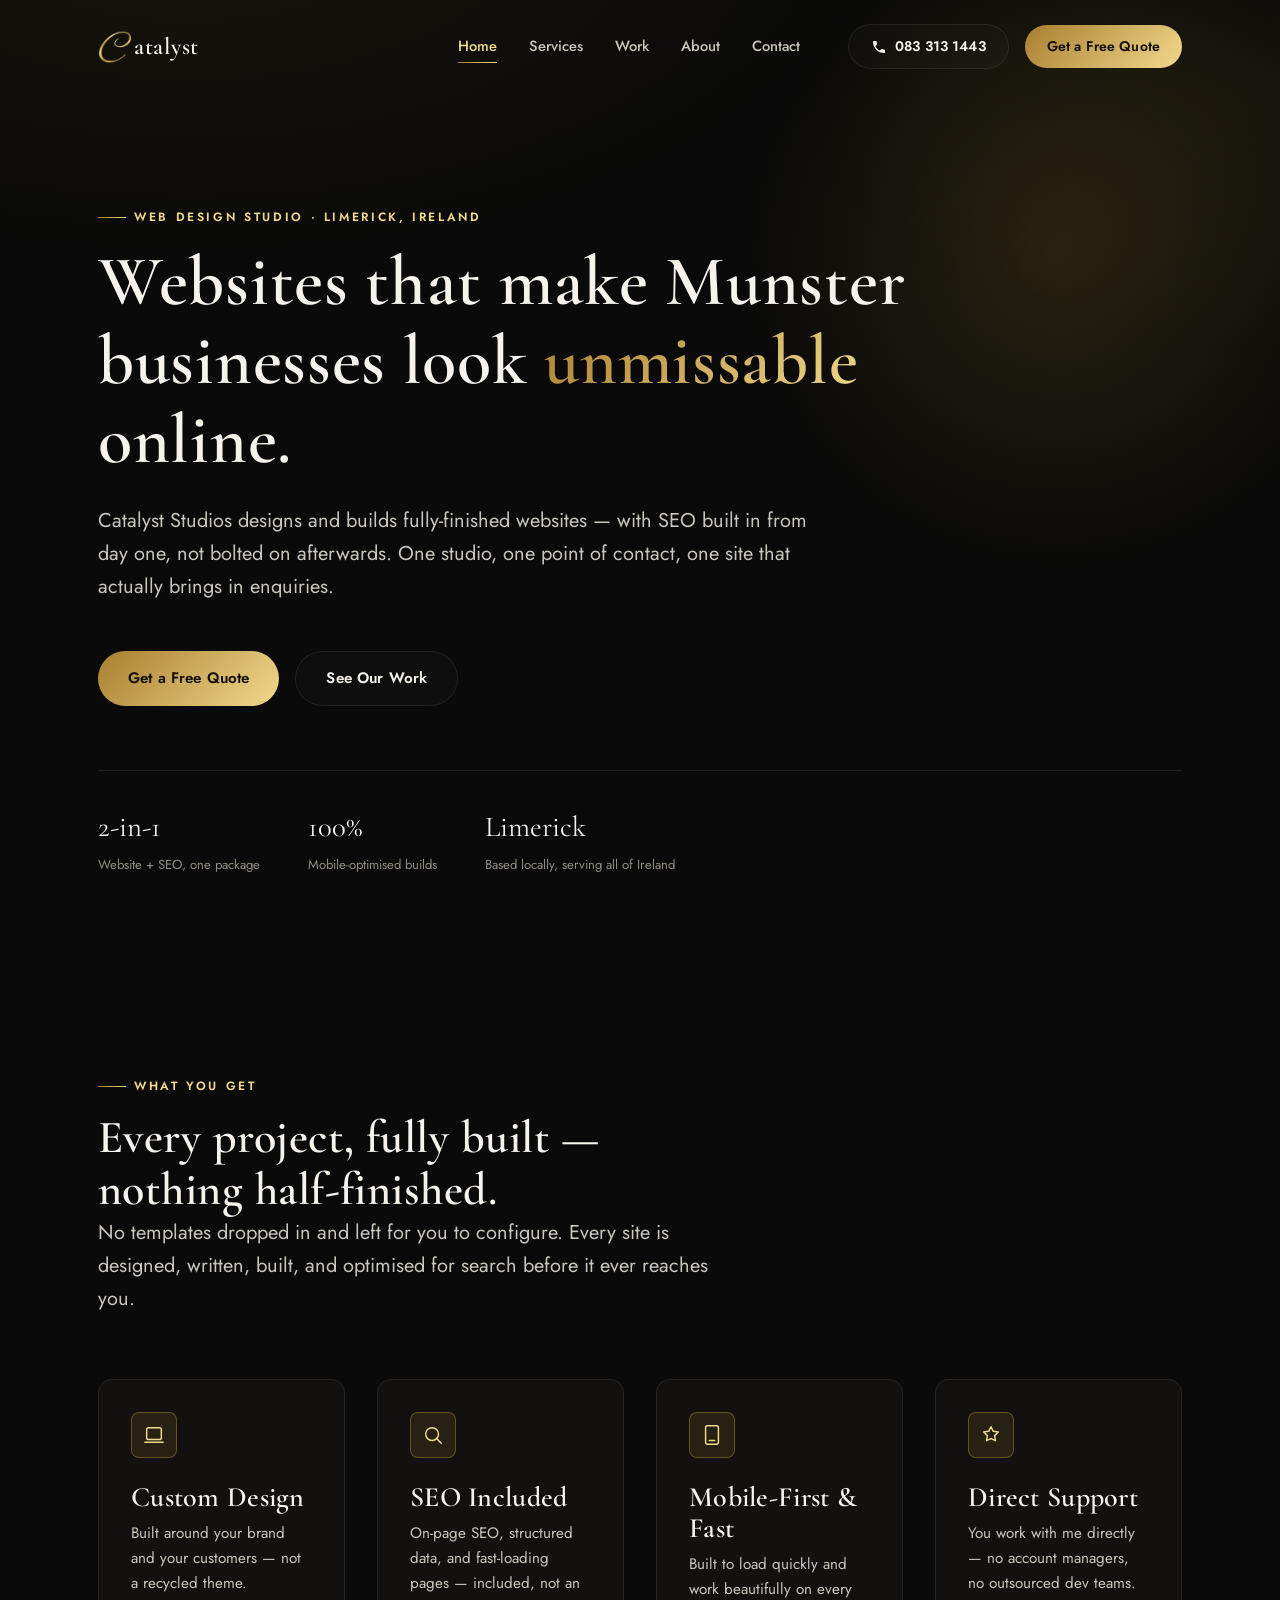
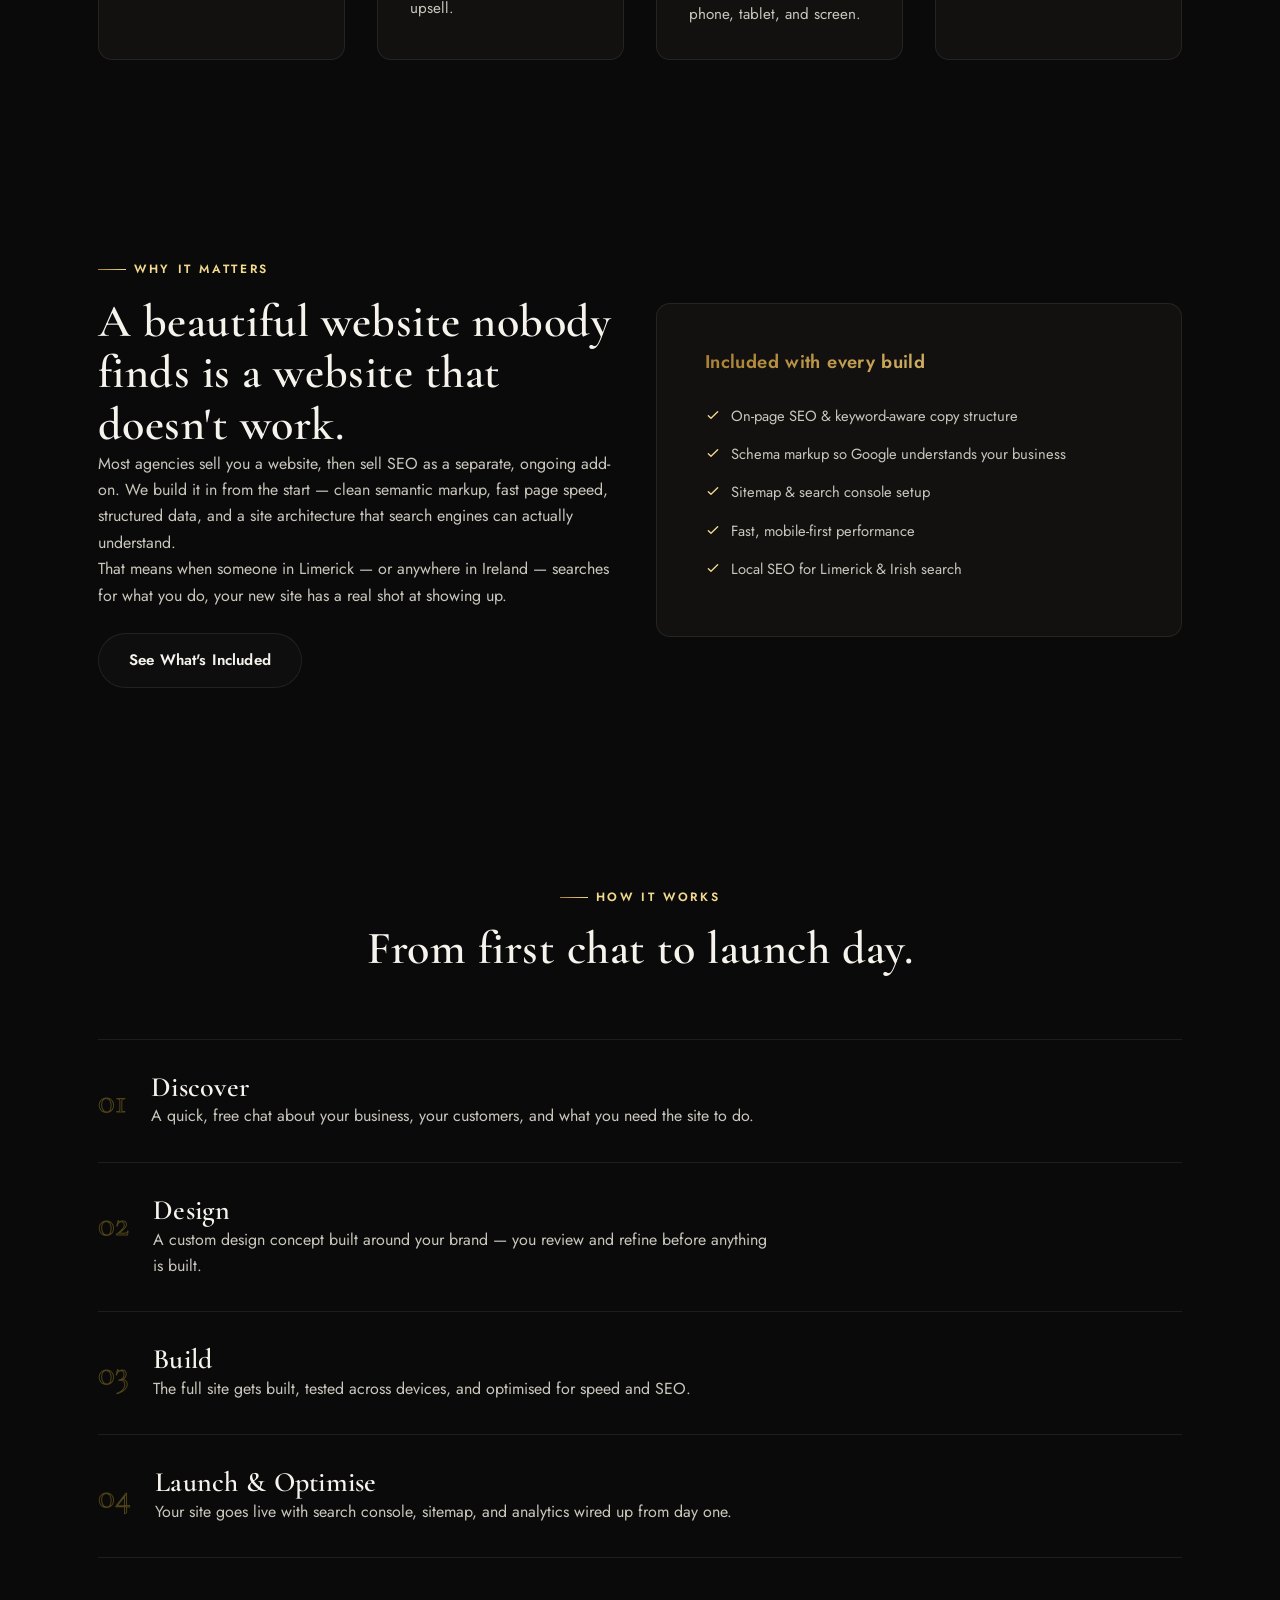
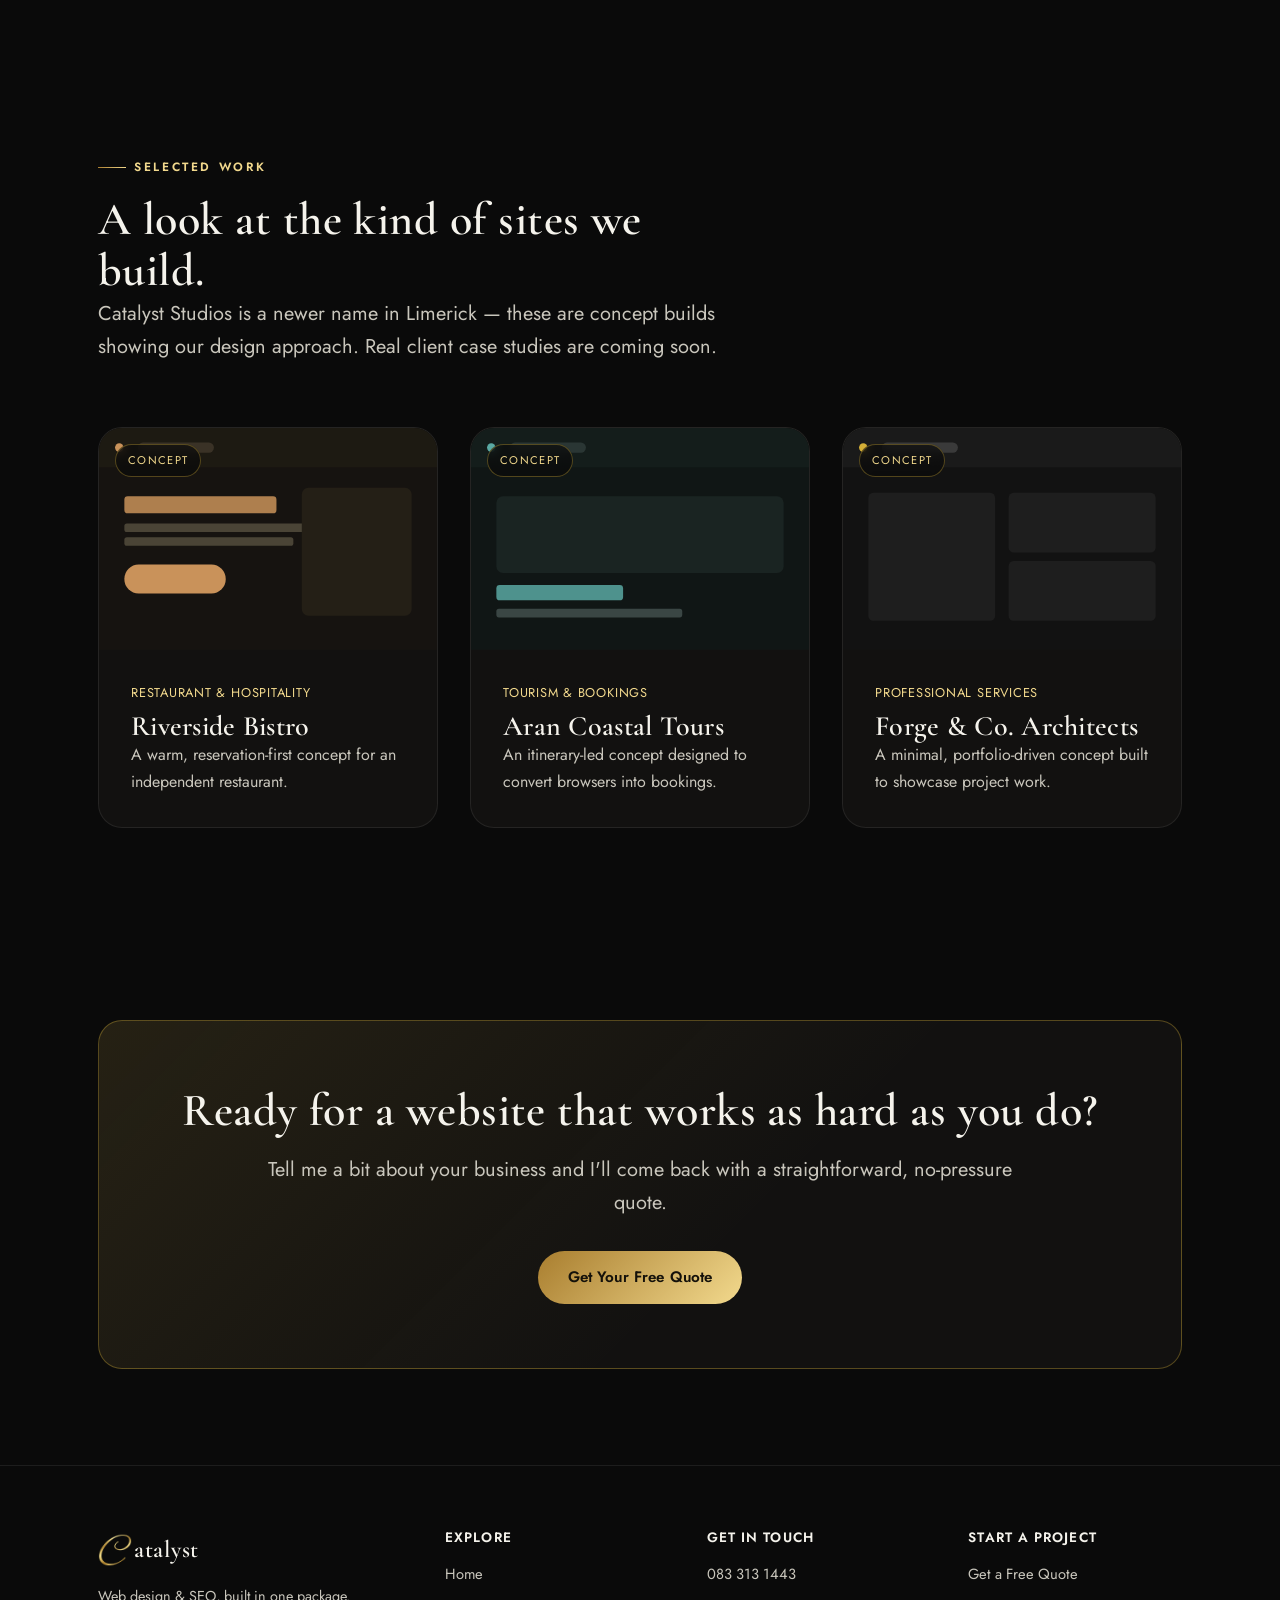
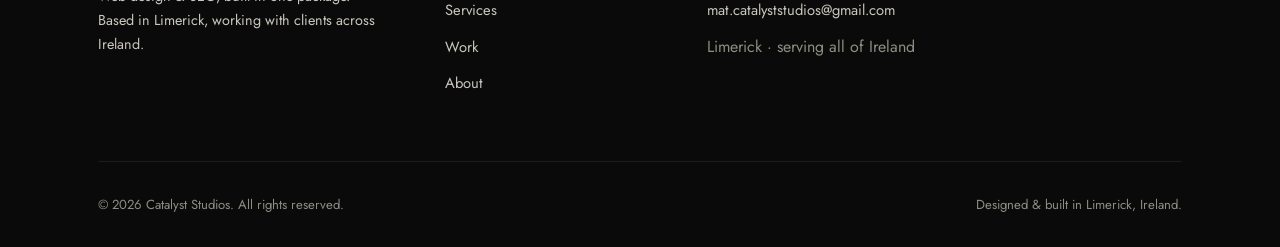
==== index.html @ f5dd8a20 "Initial Catalyst Studios website Multi-page static site (home, services, work, about, contact) with " ====
<!DOCTYPE html>
<html lang="en-IE">
<head>
<meta charset="UTF-8">
<meta name="viewport" content="width=device-width, initial-scale=1">
<title>Catalyst Studios | Web Design & SEO in Limerick, Ireland</title>
<meta name="description" content="Catalyst Studios designs fully-built, fast-loading websites with SEO included — based in Limerick, serving businesses across Ireland. Get a free quote today.">
<meta name="theme-color" content="#0a0a0a">
<link rel="canonical" href="https://catalyststudios.ie/">

<meta property="og:type" content="website">
<meta property="og:site_name" content="Catalyst Studios">
<meta property="og:title" content="Catalyst Studios | Web Design & SEO in Limerick, Ireland">
<meta property="og:description" content="Fully-built websites with SEO included. Based in Limerick, serving all of Ireland.">
<meta property="og:url" content="https://catalyststudios.ie/">
<meta name="twitter:card" content="summary_large_image">
<meta name="twitter:title" content="Catalyst Studios | Web Design & SEO in Limerick, Ireland">
<meta name="twitter:description" content="Fully-built websites with SEO included. Based in Limerick, serving all of Ireland.">

<link rel="icon" type="image/png" sizes="32x32" href="assets/images/favicon-32.png">
<link rel="icon" type="image/png" sizes="16x16" href="assets/images/favicon-16.png">
<link rel="apple-touch-icon" sizes="180x180" href="assets/images/favicon-180.png">
<link rel="manifest" href="site.webmanifest">

<link rel="preconnect" href="https://fonts.googleapis.com">
<link rel="preconnect" href="https://fonts.gstatic.com" crossorigin>
<link href="https://fonts.googleapis.com/css2?family=Cormorant+Garamond:ital,wght@0,500;0,600;1,500&family=Jost:wght@400;500;600;700&display=swap" rel="stylesheet">

<link rel="stylesheet" href="assets/css/styles.css">

<script type="application/ld+json">
{
  "@context": "https://schema.org",
  "@type": "ProfessionalService",
  "name": "Catalyst Studios",
  "description": "Web design studio building fully-built websites with SEO included, based in Limerick and serving clients across Ireland.",
  "url": "https://catalyststudios.ie/",
  "telephone": "+353833131443",
  "email": "mat.catalyststudios@gmail.com",
  "areaServed": [
    { "@type": "City", "name": "Limerick" },
    { "@type": "Country", "name": "Ireland" }
  ],
  "address": {
    "@type": "PostalAddress",
    "addressLocality": "Limerick",
    "addressCountry": "IE"
  },
  "priceRange": "€€"
}
</script>
</head>
<body>

<a class="skip-link" href="#main">Skip to main content</a>

<!-- ============ HEADER ============ -->
<header class="site-header" id="siteHeader">
  <div class="container header-inner">
    <a href="index.html" class="brand" aria-label="Catalyst Studios — home">
      <img class="brand-mark" src="assets/images/logo-mark.png" alt="" width="34" height="34"><span class="brand-word">atalyst</span>
    </a>

    <nav class="main-nav" id="mainNav" aria-label="Primary">
      <ul class="nav-list">
        <li><a href="index.html" class="nav-link">Home</a></li>
        <li><a href="services.html" class="nav-link">Services</a></li>
        <li><a href="work.html" class="nav-link">Work</a></li>
        <li><a href="about.html" class="nav-link">About</a></li>
        <li><a href="contact.html" class="nav-link">Contact</a></li>
      </ul>
      <div class="header-cta">
        <a href="tel:+353833131443" class="btn btn-ghost btn-sm">
          <svg width="16" height="16" viewBox="0 0 24 24" fill="none" aria-hidden="true"><path d="M6.6 10.8c1.4 2.8 3.8 5.1 6.6 6.6l2.2-2.2c.3-.3.7-.4 1-.2 1.1.4 2.3.6 3.6.6.6 0 1 .4 1 1V20c0 .6-.4 1-1 1C10.6 21 3 13.4 3 4c0-.6.4-1 1-1h3.5c.6 0 1 .4 1 1 0 1.3.2 2.5.6 3.6.1.4 0 .8-.2 1L6.6 10.8z" fill="currentColor"/></svg>
          <span>083 313 1443</span>
        </a>
        <a href="contact.html" class="btn btn-primary btn-sm">Get a Free Quote</a>
      </div>
    </nav>

    <button class="nav-toggle" id="navToggle" aria-label="Toggle menu" aria-expanded="false" aria-controls="mainNav">
      <span class="nav-toggle-bars"><span></span><span></span><span></span></span>
    </button>
  </div>
  <div class="nav-scrim" id="navScrim"></div>
</header>

<main id="main">

  <!-- ============ HERO ============ -->
  <section class="hero">
    <div class="hero-bg-glow" aria-hidden="true"></div>
    <div class="container">
      <div class="hero-inner" data-reveal>
        <p class="eyebrow">Web Design Studio · Limerick, Ireland</p>
        <h1>Websites that make Munster businesses look <span class="gold-text">unmissable</span> online.</h1>
        <p class="text-lead">Catalyst Studios designs and builds fully-finished websites — with SEO built in from day one, not bolted on afterwards. One studio, one point of contact, one site that actually brings in enquiries.</p>
        <div class="hero-actions">
          <a href="contact.html" class="btn btn-primary">Get a Free Quote</a>
          <a href="work.html" class="btn btn-ghost">See Our Work</a>
        </div>
      </div>
      <div class="hero-meta" data-reveal>
        <div class="hero-meta-item">
          <span class="num">2-in-1</span>
          <span class="label">Website + SEO, one package</span>
        </div>
        <div class="hero-meta-item">
          <span class="num">100%</span>
          <span class="label">Mobile-optimised builds</span>
        </div>
        <div class="hero-meta-item">
          <span class="num">Limerick</span>
          <span class="label">Based locally, serving all of Ireland</span>
        </div>
      </div>
    </div>
  </section>

  <!-- ============ WHAT YOU GET ============ -->
  <section class="section">
    <div class="container">
      <div class="section-head" data-reveal>
        <p class="eyebrow">What You Get</p>
        <h2>Every project, fully built — nothing half-finished.</h2>
        <p class="text-lead">No templates dropped in and left for you to configure. Every site is designed, written, built, and optimised for search before it ever reaches you.</p>
      </div>

      <div class="grid grid-4" data-reveal-group>
        <div class="card" data-reveal style="--i:0">
          <div class="card-icon"><svg width="22" height="22" viewBox="0 0 24 24" fill="none"><path d="M4 6a2 2 0 012-2h12a2 2 0 012 2v9a2 2 0 01-2 2H6a2 2 0 01-2-2V6z" stroke="currentColor" stroke-width="1.6"/><path d="M2 20h20" stroke="currentColor" stroke-width="1.6" stroke-linecap="round"/></svg></div>
          <h3>Custom Design</h3>
          <p>Built around your brand and your customers — not a recycled theme.</p>
        </div>
        <div class="card" data-reveal style="--i:1">
          <div class="card-icon"><svg width="22" height="22" viewBox="0 0 24 24" fill="none"><path d="M11 4a7 7 0 100 14 7 7 0 000-14z" stroke="currentColor" stroke-width="1.6"/><path d="M21 21l-4.3-4.3" stroke="currentColor" stroke-width="1.6" stroke-linecap="round"/></svg></div>
          <h3>SEO Included</h3>
          <p>On-page SEO, structured data, and fast-loading pages — included, not an upsell.</p>
        </div>
        <div class="card" data-reveal style="--i:2">
          <div class="card-icon"><svg width="22" height="22" viewBox="0 0 24 24" fill="none"><rect x="5" y="2" width="14" height="20" rx="2" stroke="currentColor" stroke-width="1.6"/><path d="M9 18h6" stroke="currentColor" stroke-width="1.6" stroke-linecap="round"/></svg></div>
          <h3>Mobile-First & Fast</h3>
          <p>Built to load quickly and work beautifully on every phone, tablet, and screen.</p>
        </div>
        <div class="card" data-reveal style="--i:3">
          <div class="card-icon"><svg width="22" height="22" viewBox="0 0 24 24" fill="none"><path d="M12 3l2.5 5 5.5.8-4 3.9.9 5.5L12 15.9 7.1 18.2l.9-5.5-4-3.9 5.5-.8L12 3z" stroke="currentColor" stroke-width="1.6" stroke-linejoin="round"/></svg></div>
          <h3>Direct Support</h3>
          <p>You work with me directly — no account managers, no outsourced dev teams.</p>
        </div>
      </div>
    </div>
  </section>

  <!-- ============ WHY BUNDLE SEO ============ -->
  <section class="section">
    <div class="container grid grid-2" style="align-items:center;">
      <div data-reveal>
        <p class="eyebrow">Why It Matters</p>
        <h2>A beautiful website nobody finds is a website that doesn't work.</h2>
        <p>Most agencies sell you a website, then sell SEO as a separate, ongoing add-on. We build it in from the start — clean semantic markup, fast page speed, structured data, and a site architecture that search engines can actually understand.</p>
        <p>That means when someone in Limerick — or anywhere in Ireland — searches for what you do, your new site has a real shot at showing up.</p>
        <a href="services.html" class="btn btn-ghost" style="margin-top: var(--sp-4);">See What's Included</a>
      </div>
      <div data-reveal style="--i:1">
        <div class="card" style="padding: var(--sp-6);">
          <h4 class="gold-text" style="margin-bottom: var(--sp-4);">Included with every build</h4>
          <ul class="package-list" style="margin:0;">
            <li><svg width="16" height="16" viewBox="0 0 24 24" fill="none"><path d="M5 13l4 4L19 7" stroke="currentColor" stroke-width="2" stroke-linecap="round" stroke-linejoin="round"/></svg> On-page SEO &amp; keyword-aware copy structure</li>
            <li><svg width="16" height="16" viewBox="0 0 24 24" fill="none"><path d="M5 13l4 4L19 7" stroke="currentColor" stroke-width="2" stroke-linecap="round" stroke-linejoin="round"/></svg> Schema markup so Google understands your business</li>
            <li><svg width="16" height="16" viewBox="0 0 24 24" fill="none"><path d="M5 13l4 4L19 7" stroke="currentColor" stroke-width="2" stroke-linecap="round" stroke-linejoin="round"/></svg> Sitemap &amp; search console setup</li>
            <li><svg width="16" height="16" viewBox="0 0 24 24" fill="none"><path d="M5 13l4 4L19 7" stroke="currentColor" stroke-width="2" stroke-linecap="round" stroke-linejoin="round"/></svg> Fast, mobile-first performance</li>
            <li><svg width="16" height="16" viewBox="0 0 24 24" fill="none"><path d="M5 13l4 4L19 7" stroke="currentColor" stroke-width="2" stroke-linecap="round" stroke-linejoin="round"/></svg> Local SEO for Limerick &amp; Irish search</li>
          </ul>
        </div>
      </div>
    </div>
  </section>

  <!-- ============ PROCESS ============ -->
  <section class="section">
    <div class="container">
      <div class="section-head center" data-reveal>
        <p class="eyebrow">How It Works</p>
        <h2>From first chat to launch day.</h2>
      </div>
      <div class="process-steps" data-reveal-group>
        <div class="process-step" data-reveal style="--i:0">
          <span class="step-num">01</span>
          <div><h3>Discover</h3><p>A quick, free chat about your business, your customers, and what you need the site to do.</p></div>
        </div>
        <div class="process-step" data-reveal style="--i:1">
          <span class="step-num">02</span>
          <div><h3>Design</h3><p>A custom design concept built around your brand — you review and refine before anything is built.</p></div>
        </div>
        <div class="process-step" data-reveal style="--i:2">
          <span class="step-num">03</span>
          <div><h3>Build</h3><p>The full site gets built, tested across devices, and optimised for speed and SEO.</p></div>
        </div>
        <div class="process-step" data-reveal style="--i:3">
          <span class="step-num">04</span>
          <div><h3>Launch &amp; Optimise</h3><p>Your site goes live with search console, sitemap, and analytics wired up from day one.</p></div>
        </div>
      </div>
    </div>
  </section>

  <!-- ============ WORK TEASER ============ -->
  <section class="section">
    <div class="container">
      <div class="section-head" data-reveal>
        <p class="eyebrow">Selected Work</p>
        <h2>A look at the kind of sites we build.</h2>
        <p class="text-lead">Catalyst Studios is a newer name in Limerick — these are concept builds showing our design approach. Real client case studies are coming soon.</p>
      </div>

      <div class="grid grid-3" data-reveal-group>
        <a href="work.html#riverside" class="case-card" data-reveal style="--i:0; text-decoration:none;">
          <div class="case-media">
            <span class="case-tag">Concept</span>
            <svg viewBox="0 0 400 260" width="100%" height="100%" preserveAspectRatio="none" aria-hidden="true">
              <rect width="400" height="260" fill="#161310"/>
              <rect x="0" y="0" width="400" height="46" fill="#1d1a12"/>
              <circle cx="24" cy="23" r="5" fill="#c9925a"/>
              <rect x="46" y="17" width="90" height="12" rx="6" fill="#3a3226"/>
              <rect x="30" y="80" width="180" height="20" rx="4" fill="#c9925a" opacity="0.85"/>
              <rect x="30" y="112" width="240" height="10" rx="3" fill="#4a4436"/>
              <rect x="30" y="128" width="200" height="10" rx="3" fill="#4a4436"/>
              <rect x="30" y="160" width="120" height="34" rx="17" fill="#c9925a"/>
              <rect x="240" y="70" width="130" height="150" rx="8" fill="#241f16"/>
            </svg>
          </div>
          <div class="case-body">
            <p class="kicker">Restaurant &amp; Hospitality</p>
            <h3>Riverside Bistro</h3>
            <p>A warm, reservation-first concept for an independent restaurant.</p>
          </div>
        </a>

        <a href="work.html#aran" class="case-card" data-reveal style="--i:1; text-decoration:none;">
          <div class="case-media">
            <span class="case-tag">Concept</span>
            <svg viewBox="0 0 400 260" width="100%" height="100%" preserveAspectRatio="none" aria-hidden="true">
              <rect width="400" height="260" fill="#101615"/>
              <rect x="0" y="0" width="400" height="46" fill="#141d1b"/>
              <circle cx="24" cy="23" r="5" fill="#5aa9a3"/>
              <rect x="46" y="17" width="90" height="12" rx="6" fill="#2a3634"/>
              <rect x="30" y="80" width="340" height="90" rx="8" fill="#1a2422"/>
              <rect x="30" y="184" width="150" height="18" rx="4" fill="#5aa9a3" opacity="0.85"/>
              <rect x="30" y="212" width="220" height="10" rx="3" fill="#3a4644"/>
            </svg>
          </div>
          <div class="case-body">
            <p class="kicker">Tourism &amp; Bookings</p>
            <h3>Aran Coastal Tours</h3>
            <p>An itinerary-led concept designed to convert browsers into bookings.</p>
          </div>
        </a>

        <a href="work.html#forge" class="case-card" data-reveal style="--i:2; text-decoration:none;">
          <div class="case-media">
            <span class="case-tag">Concept</span>
            <svg viewBox="0 0 400 260" width="100%" height="100%" preserveAspectRatio="none" aria-hidden="true">
              <rect width="400" height="260" fill="#121212"/>
              <rect x="0" y="0" width="400" height="46" fill="#1a1a1a"/>
              <circle cx="24" cy="23" r="5" fill="#d4af37"/>
              <rect x="46" y="17" width="90" height="12" rx="6" fill="#3a3a3a"/>
              <rect x="30" y="76" width="150" height="150" rx="6" fill="#1e1e1e"/>
              <rect x="196" y="76" width="174" height="70" rx="6" fill="#1e1e1e"/>
              <rect x="196" y="156" width="174" height="70" rx="6" fill="#1e1e1e"/>
            </svg>
          </div>
          <div class="case-body">
            <p class="kicker">Professional Services</p>
            <h3>Forge &amp; Co. Architects</h3>
            <p>A minimal, portfolio-driven concept built to showcase project work.</p>
          </div>
        </a>
      </div>
    </div>
  </section>

  <!-- ============ CTA BAND ============ -->
  <section class="section">
    <div class="container">
      <div class="cta-band" data-reveal>
        <h2>Ready for a website that works as hard as you do?</h2>
        <p class="text-lead" style="margin-inline:auto; margin-top: var(--sp-3);">Tell me a bit about your business and I'll come back with a straightforward, no-pressure quote.</p>
        <div class="hero-actions" style="justify-content:center; margin-top: var(--sp-5);">
          <a href="contact.html" class="btn btn-primary">Get Your Free Quote</a>
        </div>
      </div>
    </div>
  </section>

</main>

<!-- ============ FOOTER ============ -->
<footer class="site-footer">
  <div class="container">
    <div class="footer-grid">
      <div class="footer-col">
        <a href="index.html" class="brand" aria-label="Catalyst Studios — home">
          <img class="brand-mark" src="assets/images/logo-mark.png" alt="" width="34" height="34"><span class="brand-word">atalyst</span>
        </a>
        <p style="margin-top: var(--sp-3); font-size: 0.9rem; max-width: 32ch;">Web design &amp; SEO, built in one package. Based in Limerick, working with clients across Ireland.</p>
      </div>
      <div class="footer-col">
        <h4>Explore</h4>
        <ul>
          <li><a href="index.html">Home</a></li>
          <li><a href="services.html">Services</a></li>
          <li><a href="work.html">Work</a></li>
          <li><a href="about.html">About</a></li>
        </ul>
      </div>
      <div class="footer-col">
        <h4>Get In Touch</h4>
        <ul>
          <li><a href="tel:+353833131443">083 313 1443</a></li>
          <li><a href="mailto:mat.catalyststudios@gmail.com">mat.catalyststudios@gmail.com</a></li>
          <li><span class="text-mute">Limerick · serving all of Ireland</span></li>
        </ul>
      </div>
      <div class="footer-col">
        <h4>Start a Project</h4>
        <ul>
          <li><a href="contact.html">Get a Free Quote</a></li>
        </ul>
      </div>
    </div>
    <div class="footer-bottom">
      <span>© <span data-year></span> Catalyst Studios. All rights reserved.</span>
      <span>Designed &amp; built in Limerick, Ireland.</span>
    </div>
  </div>
</footer>

<script src="assets/js/main.js"></script>
</body>
</html>
---- assets/css/styles.css ----
/* ============================================================
   Catalyst Studios — Design System
   Bold & Modern · Black / Gold / Ivory · Subtle elegant motion
   ============================================================ */

:root{
  /* --- Color: surfaces --- */
  --bg:            #0a0a0a;
  --bg-alt:        #121110;
  --bg-elevated:   #17150f;
  --bg-elevated-2: #1d1a12;

  /* --- Color: borders --- */
  --border:        rgba(255,255,255,0.08);
  --border-strong: rgba(212,175,55,0.35);

  /* --- Color: text --- */
  --ink:           #f5f3ec;
  --ink-soft:      #c9c6bc;
  --ink-mute:      #8f8c82;

  /* --- Color: gold system --- */
  --gold-deep:     #a97e2f;
  --gold:          #d4af37;
  --gold-light:    #f2d98d;
  --gradient-gold: linear-gradient(120deg, var(--gold-deep) 0%, var(--gold) 45%, var(--gold-light) 65%, var(--gold) 85%, var(--gold-deep) 100%);
  --gradient-gold-static: linear-gradient(135deg, var(--gold-deep), var(--gold-light));

  /* --- Type --- */
  --font-display: "Cormorant Garamond", "Times New Roman", serif;
  --font-body: "Jost", "Inter", -apple-system, BlinkMacSystemFont, "Segoe UI", sans-serif;

  /* --- Spacing scale (4/8 rhythm) --- */
  --sp-1: 4px;
  --sp-2: 8px;
  --sp-3: 16px;
  --sp-4: 24px;
  --sp-5: 32px;
  --sp-6: 48px;
  --sp-7: 64px;
  --sp-8: 96px;
  --sp-9: 128px;

  /* --- Radius / shadow --- */
  --radius-sm: 8px;
  --radius-md: 14px;
  --radius-lg: 24px;
  --shadow-soft: 0 20px 60px -20px rgba(0,0,0,0.6);
  --shadow-gold: 0 8px 30px -8px rgba(212,175,55,0.35);

  /* --- Motion --- */
  --ease-out: cubic-bezier(.16,1,.3,1);
  --ease-in-out: cubic-bezier(.65,0,.35,1);
  --dur-fast: 180ms;
  --dur-med: 320ms;
  --dur-slow: 500ms;

  --container: 1180px;
}

/* ============ Reset ============ */
*, *::before, *::after{ box-sizing: border-box; }
html{ scroll-behavior: smooth; }
@media (prefers-reduced-motion: reduce){
  html{ scroll-behavior: auto; }
  *, *::before, *::after{
    animation-duration: 0.001ms !important;
    animation-iteration-count: 1 !important;
    transition-duration: 0.001ms !important;
    scroll-behavior: auto !important;
  }
}
body, h1, h2, h3, h4, p, figure, blockquote, dl, dd{ margin: 0; }
ul, ol{ margin: 0; padding: 0; list-style: none; }
img, picture, svg{ display: block; max-width: 100%; }
a{ color: inherit; text-decoration: none; }
button{ font: inherit; color: inherit; background: none; border: none; cursor: pointer; }
input, textarea, select{ font: inherit; color: inherit; }

body{
  background: var(--bg);
  color: var(--ink-soft);
  font-family: var(--font-body);
  font-size: 16px;
  line-height: 1.65;
  min-height: 100dvh;
  -webkit-font-smoothing: antialiased;
  overflow-x: hidden;
}

/* subtle film-grain / vignette texture on the whole page */
body::before{
  content:"";
  position: fixed;
  inset: 0;
  pointer-events: none;
  z-index: 0;
  background:
    radial-gradient(1200px 600px at 15% -10%, rgba(212,175,55,0.07), transparent 60%),
    radial-gradient(900px 500px at 100% 10%, rgba(212,175,55,0.05), transparent 55%);
}

h1, h2, h3, h4{
  font-family: var(--font-display);
  color: var(--ink);
  font-weight: 600;
  line-height: 1.12;
  letter-spacing: 0.01em;
}
h1{ font-size: clamp(2.6rem, 5.5vw, 4.6rem); font-weight: 600; }
h2{ font-size: clamp(2rem, 3.6vw, 3rem); }
h3{ font-size: clamp(1.35rem, 2.2vw, 1.75rem); }
h4{ font-size: 1.15rem; font-family: var(--font-body); font-weight: 600; letter-spacing: 0.02em; }

p{ max-width: 62ch; }
.text-lead{ font-size: clamp(1.05rem, 1.6vw, 1.25rem); color: var(--ink-soft); }
.text-mute{ color: var(--ink-mute); }

.gold-text{
  background: var(--gradient-gold-static);
  -webkit-background-clip: text;
  background-clip: text;
  color: transparent;
}

.eyebrow{
  display: inline-flex;
  align-items: center;
  gap: var(--sp-2);
  font-family: var(--font-body);
  font-size: 0.75rem;
  font-weight: 600;
  letter-spacing: 0.22em;
  text-transform: uppercase;
  color: var(--gold-light);
  margin-bottom: var(--sp-3);
}
.eyebrow::before{
  content:"";
  width: 28px;
  height: 1px;
  background: var(--gradient-gold-static);
}

/* ============ Layout ============ */
.container{
  width: 100%;
  max-width: var(--container);
  margin-inline: auto;
  padding-inline: var(--sp-4);
}
@media (min-width: 640px){ .container{ padding-inline: var(--sp-6); } }

section{ position: relative; z-index: 1; }
.section{ padding-block: var(--sp-8); }
@media (max-width: 640px){ .section{ padding-block: var(--sp-7); } }

.section-head{ max-width: 640px; margin-bottom: var(--sp-7); }
.section-head.center{ margin-inline: auto; text-align: center; }

.grid{ display: grid; gap: var(--sp-5); }
.grid-2{ grid-template-columns: repeat(2, 1fr); }
.grid-3{ grid-template-columns: repeat(3, 1fr); }
.grid-4{ grid-template-columns: repeat(4, 1fr); }
@media (max-width: 900px){
  .grid-3, .grid-4{ grid-template-columns: repeat(2, 1fr); }
}
@media (max-width: 640px){
  .grid-2, .grid-3, .grid-4{ grid-template-columns: 1fr; }
}

.divider{
  height: 1px;
  background: linear-gradient(90deg, transparent, var(--border-strong), transparent);
  border: none;
  margin-block: var(--sp-7);
}

/* ============ Buttons ============ */
.btn{
  display: inline-flex;
  align-items: center;
  justify-content: center;
  gap: var(--sp-2);
  padding: 14px 30px;
  border-radius: 999px;
  font-size: 0.95rem;
  font-weight: 600;
  letter-spacing: 0.01em;
  white-space: nowrap;
  transition: transform var(--dur-fast) var(--ease-out), box-shadow var(--dur-fast) var(--ease-out), border-color var(--dur-fast) var(--ease-out), background var(--dur-fast) var(--ease-out);
  min-height: 48px;
}
.btn:active{ transform: scale(0.97); }
.btn-primary{
  background: var(--gradient-gold-static);
  color: #14110a;
}
.btn-primary:hover{
  box-shadow: var(--shadow-gold);
  transform: translateY(-2px);
}
.btn-ghost{
  border: 1px solid var(--border);
  color: var(--ink);
  background: rgba(255,255,255,0.02);
}
.btn-ghost:hover{
  border-color: var(--border-strong);
  background: rgba(212,175,55,0.06);
  transform: translateY(-2px);
}
.btn-sm{ padding: 10px 22px; font-size: 0.875rem; min-height: 40px; }
.btn-block{ width: 100%; }

/* ============ Header / Nav ============ */
.site-header{
  position: fixed;
  top: 0; left: 0; right: 0;
  z-index: 100;
  padding-block: var(--sp-4);
  transition: padding var(--dur-med) var(--ease-out), background var(--dur-med) var(--ease-out), border-color var(--dur-med) var(--ease-out);
  border-bottom: 1px solid transparent;
}
.site-header.is-scrolled{
  padding-block: 14px;
  background: rgba(10,10,10,0.82);
  backdrop-filter: blur(14px) saturate(140%);
  -webkit-backdrop-filter: blur(14px) saturate(140%);
  border-bottom: 1px solid var(--border);
}
.header-inner{
  display: flex;
  align-items: center;
  justify-content: space-between;
  gap: var(--sp-4);
}

.brand{ display: flex; align-items: center; gap: 2px; }
.brand-mark{
  width: 34px; height: 34px;
  flex-shrink: 0;
  object-fit: contain;
}
.brand-word{
  font-family: var(--font-display);
  font-size: 1.5rem;
  font-weight: 600;
  letter-spacing: 0.03em;
  color: var(--ink);
}

.main-nav{ display: flex; align-items: center; gap: var(--sp-6); }
.nav-list{ display: flex; align-items: center; gap: var(--sp-5); }
.nav-link{
  position: relative;
  font-size: 0.92rem;
  font-weight: 500;
  color: var(--ink-soft);
  padding-block: 4px;
  transition: color var(--dur-fast) var(--ease-out);
}
.nav-link::after{
  content:"";
  position: absolute;
  left: 0; bottom: -2px;
  width: 0; height: 1px;
  background: var(--gradient-gold-static);
  transition: width var(--dur-med) var(--ease-out);
}
.nav-link:hover{ color: var(--ink); }
.nav-link:hover::after, .nav-link.is-active::after{ width: 100%; }
.nav-link.is-active{ color: var(--gold-light); }

.header-cta{ display: flex; align-items: center; gap: var(--sp-3); }

.nav-toggle{
  display: none;
  width: 44px; height: 44px;
  align-items: center;
  justify-content: center;
  border-radius: var(--radius-sm);
}
.nav-toggle-bars{ position: relative; width: 22px; height: 16px; }
.nav-toggle-bars span{
  position: absolute; left: 0; right: 0; height: 1.5px;
  background: var(--ink);
  transition: transform var(--dur-med) var(--ease-out), opacity var(--dur-fast) var(--ease-out), top var(--dur-med) var(--ease-out);
}
.nav-toggle-bars span:nth-child(1){ top: 0; }
.nav-toggle-bars span:nth-child(2){ top: 7px; }
.nav-toggle-bars span:nth-child(3){ top: 14px; }
.nav-open .nav-toggle-bars span:nth-child(1){ top: 7px; transform: rotate(45deg); }
.nav-open .nav-toggle-bars span:nth-child(2){ opacity: 0; }
.nav-open .nav-toggle-bars span:nth-child(3){ top: 7px; transform: rotate(-45deg); }

@media (max-width: 860px){
  .main-nav{
    position: fixed;
    inset: 0 0 0 auto;
    width: min(340px, 86vw);
    height: 100dvh;
    flex-direction: column;
    align-items: stretch;
    justify-content: flex-start;
    gap: 0;
    background: #0d0c09;
    border-left: 1px solid var(--border);
    padding: 100px var(--sp-5) var(--sp-5);
    transform: translateX(100%);
    transition: transform var(--dur-med) var(--ease-in-out);
  }
  .nav-open .main-nav{ transform: translateX(0); }
  .nav-list{ flex-direction: column; align-items: flex-start; gap: var(--sp-4); width: 100%; }
  .nav-link{ font-size: 1.15rem; }
  .header-cta{ margin-top: var(--sp-6); flex-direction: column; align-items: stretch; width: 100%; }
  .nav-toggle{ display: inline-flex; }
  .nav-scrim{
    position: fixed; inset: 0; z-index: 90;
    background: rgba(0,0,0,0.5);
    opacity: 0; pointer-events: none;
    transition: opacity var(--dur-med) var(--ease-out);
  }
  .nav-open .nav-scrim{ opacity: 1; pointer-events: auto; }
}
@media (min-width: 861px){
  .nav-scrim{ display: none; }
}

/* ============ Hero ============ */
.hero{
  padding-top: clamp(140px, 22vw, 200px);
  padding-bottom: var(--sp-8);
  position: relative;
  overflow: clip;
}
.hero-bg-glow{
  position: absolute;
  top: -10%; right: -10%;
  width: 60vw; height: 60vw;
  max-width: 700px; max-height: 700px;
  background: radial-gradient(circle, rgba(212,175,55,0.14), transparent 65%);
  pointer-events: none;
  z-index: 0;
}
.hero-inner{ position: relative; z-index: 1; max-width: 900px; }
.hero h1{ margin-bottom: var(--sp-4); }
.hero-actions{ display: flex; gap: var(--sp-3); flex-wrap: wrap; margin-top: var(--sp-6); }
.hero-meta{
  display: flex; gap: var(--sp-6); flex-wrap: wrap;
  margin-top: var(--sp-7);
  padding-top: var(--sp-5);
  border-top: 1px solid var(--border);
}
.hero-meta-item .num{
  font-family: var(--font-display);
  font-size: 1.8rem;
  color: var(--ink);
  display: block;
}
.hero-meta-item .label{ font-size: 0.82rem; color: var(--ink-mute); }

/* ============ Cards ============ */
.card{
  background: var(--bg-alt);
  border: 1px solid var(--border);
  border-radius: var(--radius-md);
  padding: var(--sp-5);
  transition: transform var(--dur-med) var(--ease-out), border-color var(--dur-med) var(--ease-out), background var(--dur-med) var(--ease-out);
}
.card:hover{
  transform: translateY(-4px);
  border-color: var(--border-strong);
  background: var(--bg-elevated);
}
.card-icon{
  width: 46px; height: 46px;
  border-radius: var(--radius-sm);
  display: flex; align-items: center; justify-content: center;
  background: rgba(212,175,55,0.1);
  border: 1px solid var(--border-strong);
  margin-bottom: var(--sp-4);
  color: var(--gold-light);
}
.card h3{ margin-bottom: var(--sp-2); }
.card p{ font-size: 0.95rem; }

/* ============ Reveal-on-scroll ============ */
[data-reveal]{
  opacity: 0;
  transform: translateY(24px);
  transition: opacity 700ms var(--ease-out), transform 700ms var(--ease-out);
}
[data-reveal].is-visible{ opacity: 1; transform: translateY(0); }
[data-reveal-group] > *{ transition-delay: calc(var(--i, 0) * 70ms); }

/* ============ Process steps ============ */
.process-steps{ counter-reset: step; }
.process-step{
  display: grid;
  grid-template-columns: auto 1fr;
  gap: var(--sp-4);
  padding-block: var(--sp-5);
  border-top: 1px solid var(--border);
}
.process-step:last-child{ border-bottom: 1px solid var(--border); }
.process-step .step-num{
  font-family: var(--font-display);
  font-size: 2.2rem;
  color: transparent;
  -webkit-text-stroke: 1px var(--border-strong);
}

/* ============ Case study cards ============ */
.case-card{
  display: grid;
  gap: var(--sp-5);
  border: 1px solid var(--border);
  border-radius: var(--radius-lg);
  overflow: hidden;
  background: var(--bg-alt);
}
.case-media{
  aspect-ratio: 16/10.5;
  background: var(--bg-elevated);
  position: relative;
  overflow: hidden;
}
.case-tag{
  position: absolute; top: var(--sp-3); left: var(--sp-3);
  font-size: 0.7rem; letter-spacing: 0.12em; text-transform: uppercase;
  padding: 6px 12px;
  border-radius: 999px;
  background: rgba(10,10,10,0.7);
  border: 1px solid var(--border-strong);
  color: var(--gold-light);
  backdrop-filter: blur(6px);
}
.case-body{ padding: 0 var(--sp-5) var(--sp-5); }
.case-body .kicker{ font-size: 0.8rem; color: var(--gold-light); letter-spacing: 0.06em; text-transform: uppercase; margin-bottom: var(--sp-2); }

/* ============ Forms ============ */
.field{ margin-bottom: var(--sp-4); }
.field label{
  display: block;
  font-size: 0.85rem;
  font-weight: 600;
  color: var(--ink);
  margin-bottom: var(--sp-2);
}
.field .req{ color: var(--gold-light); }
.field input,
.field textarea,
.field select{
  width: 100%;
  background: var(--bg-alt);
  border: 1px solid var(--border);
  border-radius: var(--radius-sm);
  padding: 13px 16px;
  min-height: 48px;
  color: var(--ink);
  transition: border-color var(--dur-fast) var(--ease-out), background var(--dur-fast) var(--ease-out);
}
.field textarea{ min-height: 140px; resize: vertical; }
.field input::placeholder, .field textarea::placeholder{ color: var(--ink-mute); }
.field input:focus, .field textarea:focus, .field select:focus{
  outline: none;
  border-color: var(--gold);
  background: var(--bg-elevated);
}
.field-hint{ font-size: 0.78rem; color: var(--ink-mute); margin-top: 6px; }
.field-row{ display: grid; grid-template-columns: 1fr 1fr; gap: var(--sp-4); }
@media (max-width: 640px){ .field-row{ grid-template-columns: 1fr; } }

fieldset{ border: none; padding: 0; }
.radio-card-group{ display: grid; grid-template-columns: repeat(3,1fr); gap: var(--sp-3); }
@media (max-width: 640px){ .radio-card-group{ grid-template-columns: 1fr; } }
.radio-card{
  position: relative;
  border: 1px solid var(--border);
  border-radius: var(--radius-sm);
  padding: var(--sp-3);
  cursor: pointer;
  transition: border-color var(--dur-fast) var(--ease-out), background var(--dur-fast) var(--ease-out);
}
.radio-card input{ position: absolute; opacity: 0; width: 1px; height: 1px; }
.radio-card:has(input:checked){
  border-color: var(--gold);
  background: rgba(212,175,55,0.08);
}
.radio-card:has(input:focus-visible){ outline: 2px solid var(--gold); outline-offset: 2px; }
.radio-card .title{ font-weight: 600; color: var(--ink); font-size: 0.92rem; }
.radio-card .desc{ font-size: 0.8rem; color: var(--ink-mute); }

.form-status{
  margin-top: var(--sp-4);
  padding: var(--sp-3) var(--sp-4);
  border-radius: var(--radius-sm);
  font-size: 0.9rem;
  display: none;
}
.form-status.is-visible{ display: block; }
.form-status.success{ background: rgba(66,163,110,0.12); border: 1px solid rgba(66,163,110,0.4); color: #a8e6c1; }
.form-status.error{ background: rgba(200,70,70,0.12); border: 1px solid rgba(200,70,70,0.4); color: #f3b4b4; }

/* ============ Accordion (FAQ) ============ */
.accordion-item{ border-top: 1px solid var(--border); }
.accordion-item:last-child{ border-bottom: 1px solid var(--border); }
.accordion-trigger{
  width: 100%;
  display: flex; align-items: center; justify-content: space-between;
  gap: var(--sp-4);
  padding-block: var(--sp-4);
  text-align: left;
  font-family: var(--font-body);
  font-weight: 600;
  font-size: 1rem;
  color: var(--ink);
}
.accordion-icon{
  flex-shrink: 0;
  width: 22px; height: 22px;
  position: relative;
}
.accordion-icon::before, .accordion-icon::after{
  content:"";
  position: absolute;
  background: var(--gold-light);
  transition: transform var(--dur-med) var(--ease-out);
}
.accordion-icon::before{ top: 50%; left: 0; width: 100%; height: 1.5px; transform: translateY(-50%); }
.accordion-icon::after{ top: 0; left: 50%; width: 1.5px; height: 100%; transform: translateX(-50%); }
.accordion-item.is-open .accordion-icon::after{ transform: translateX(-50%) rotate(90deg); opacity: 0; }
.accordion-panel{
  display: grid;
  grid-template-rows: 0fr;
  transition: grid-template-rows var(--dur-med) var(--ease-out);
}
.accordion-item.is-open .accordion-panel{ grid-template-rows: 1fr; }
.accordion-panel-inner{ overflow: hidden; }
.accordion-panel p{ padding-bottom: var(--sp-4); font-size: 0.95rem; }

/* ============ Pricing / package cards ============ */
.package-card{
  position: relative;
  border: 1px solid var(--border);
  border-radius: var(--radius-lg);
  padding: var(--sp-5);
  display: flex;
  flex-direction: column;
  background: var(--bg-alt);
}
.package-card.is-featured{
  border-color: var(--border-strong);
  background: linear-gradient(180deg, rgba(212,175,55,0.07), var(--bg-alt) 40%);
}
.package-badge{
  position: absolute; top: -13px; left: var(--sp-5);
  background: var(--gradient-gold-static);
  color: #14110a;
  font-size: 0.72rem; font-weight: 700; letter-spacing: 0.06em; text-transform: uppercase;
  padding: 5px 14px;
  border-radius: 999px;
}
.package-list{ margin-block: var(--sp-5); flex: 1; }
.package-list li{
  display: flex; gap: 10px;
  align-items: flex-start;
  font-size: 0.92rem;
  color: var(--ink-soft);
  padding-block: 7px;
}
.package-list svg{ flex-shrink: 0; margin-top: 3px; color: var(--gold-light); }

/* ============ Testimonial / quote ============ */
.quote-block{
  border-left: 2px solid var(--gold);
  padding-left: var(--sp-5);
}
.quote-block p{ font-family: var(--font-display); font-size: 1.4rem; color: var(--ink); font-style: italic; }
.quote-attrib{ margin-top: var(--sp-3); font-size: 0.88rem; color: var(--ink-mute); }

/* ============ CTA band ============ */
.cta-band{
  border-radius: var(--radius-lg);
  border: 1px solid var(--border-strong);
  background: linear-gradient(135deg, rgba(212,175,55,0.1), transparent 60%), var(--bg-alt);
  padding: var(--sp-7) var(--sp-6);
  text-align: center;
}

/* ============ Footer ============ */
.site-footer{
  border-top: 1px solid var(--border);
  padding-block: var(--sp-7) var(--sp-5);
}
.footer-grid{
  display: grid;
  grid-template-columns: 1.4fr 1fr 1fr 1fr;
  gap: var(--sp-6);
  margin-bottom: var(--sp-7);
}
@media (max-width: 760px){ .footer-grid{ grid-template-columns: 1fr 1fr; } }
@media (max-width: 480px){ .footer-grid{ grid-template-columns: 1fr; } }
.footer-col h4{ color: var(--ink); margin-bottom: var(--sp-3); font-size: 0.85rem; letter-spacing: 0.08em; text-transform: uppercase; }
.footer-col ul{ display: flex; flex-direction: column; gap: 10px; }
.footer-col a{ font-size: 0.92rem; color: var(--ink-soft); transition: color var(--dur-fast); }
.footer-col a:hover{ color: var(--gold-light); }
.footer-bottom{
  display: flex; justify-content: space-between; align-items: center; gap: var(--sp-4);
  padding-top: var(--sp-5);
  border-top: 1px solid var(--border);
  font-size: 0.82rem;
  color: var(--ink-mute);
  flex-wrap: wrap;
}

/* ============ Utility ============ */
.skip-link{
  position: absolute; left: -9999px; top: 0;
  background: var(--gold); color: #14110a;
  padding: 12px 20px; z-index: 1000; border-radius: 0 0 8px 0;
  font-weight: 600;
}
.skip-link:focus{ left: 0; }
:focus-visible{ outline: 2px solid var(--gold); outline-offset: 3px; }
.visually-hidden{
  position: absolute; width: 1px; height: 1px;
  overflow: hidden; clip: rect(0 0 0 0); white-space: nowrap;
}
.mt-0{ margin-top: 0; }
.center-text{ text-align: center; }
.flex-center{ display: flex; align-items: center; }
.gap-3{ gap: var(--sp-3); }

/* ============ Page hero (inner pages) ============ */
.page-hero{
  padding-top: clamp(130px, 18vw, 170px);
  padding-bottom: var(--sp-7);
}
.breadcrumb{
  display: flex; gap: 8px; align-items: center;
  font-size: 0.82rem; color: var(--ink-mute);
  margin-bottom: var(--sp-4);
}
.breadcrumb a:hover{ color: var(--gold-light); }
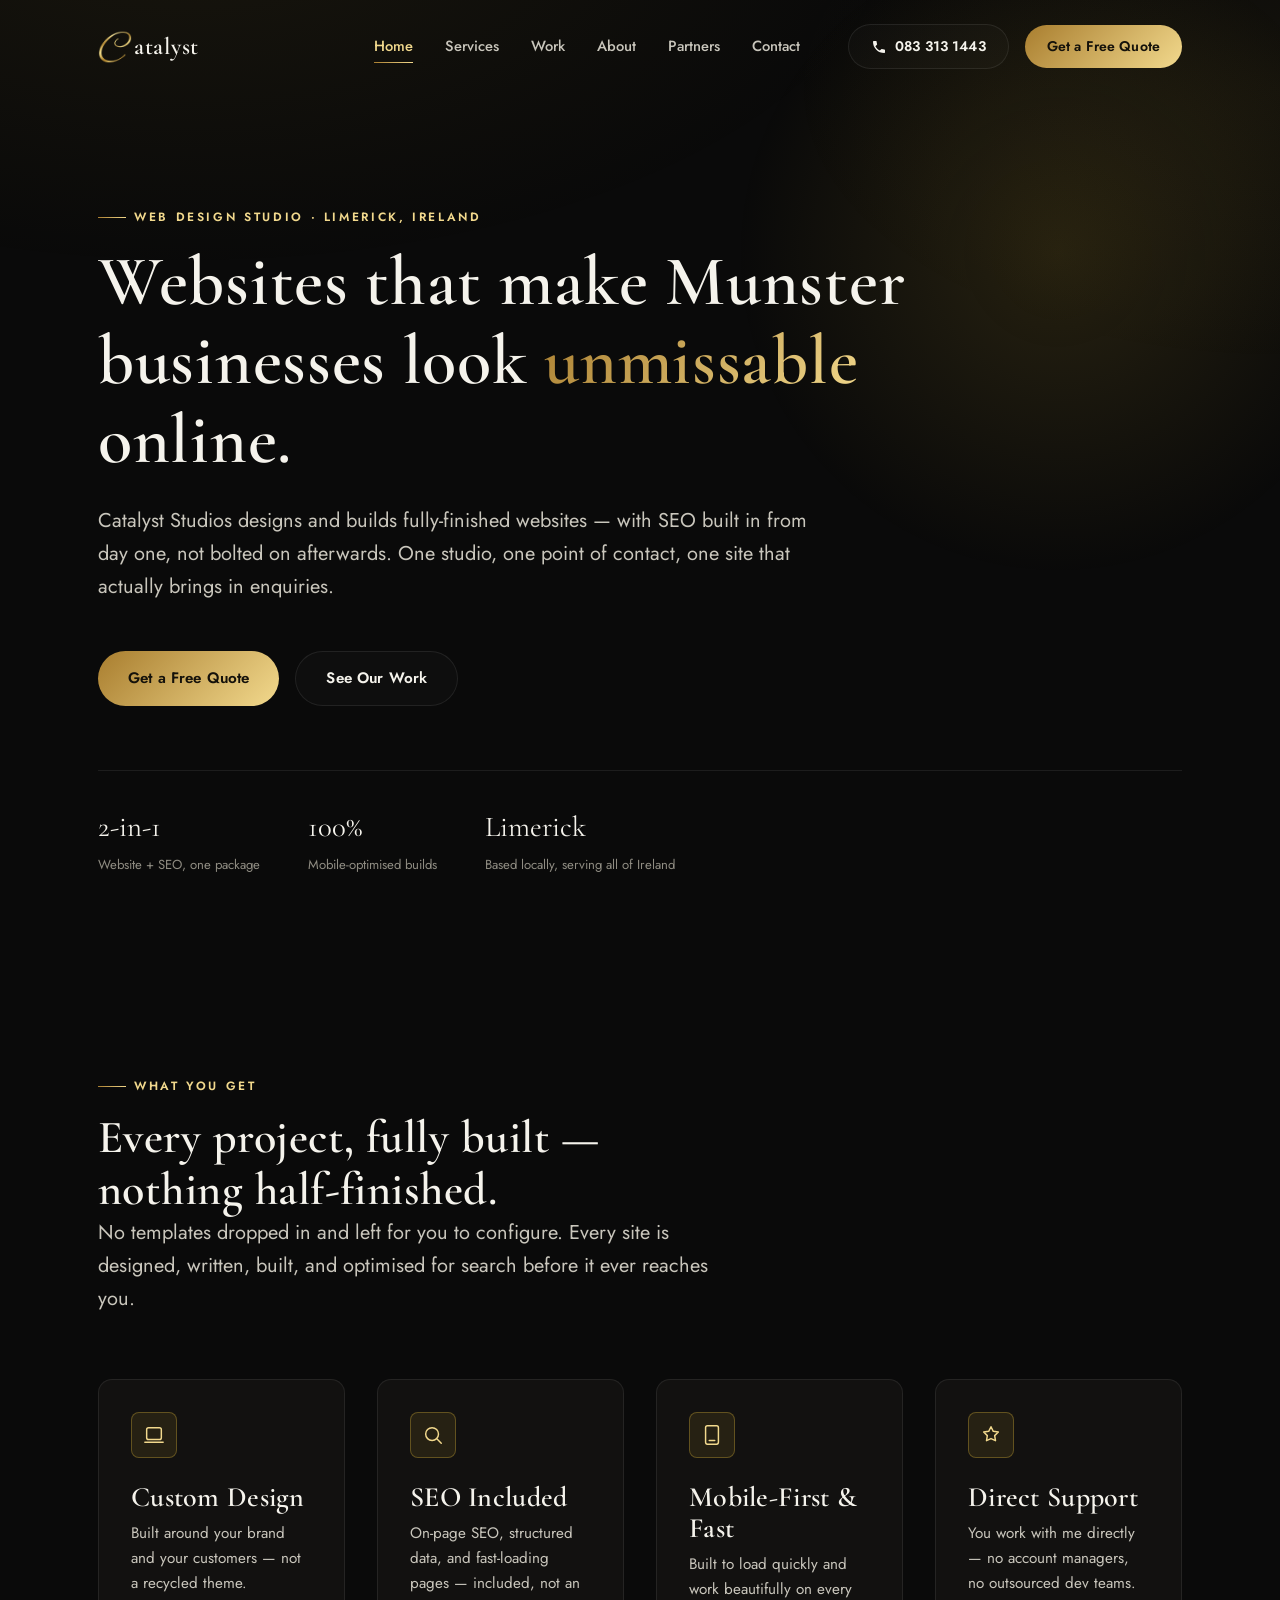
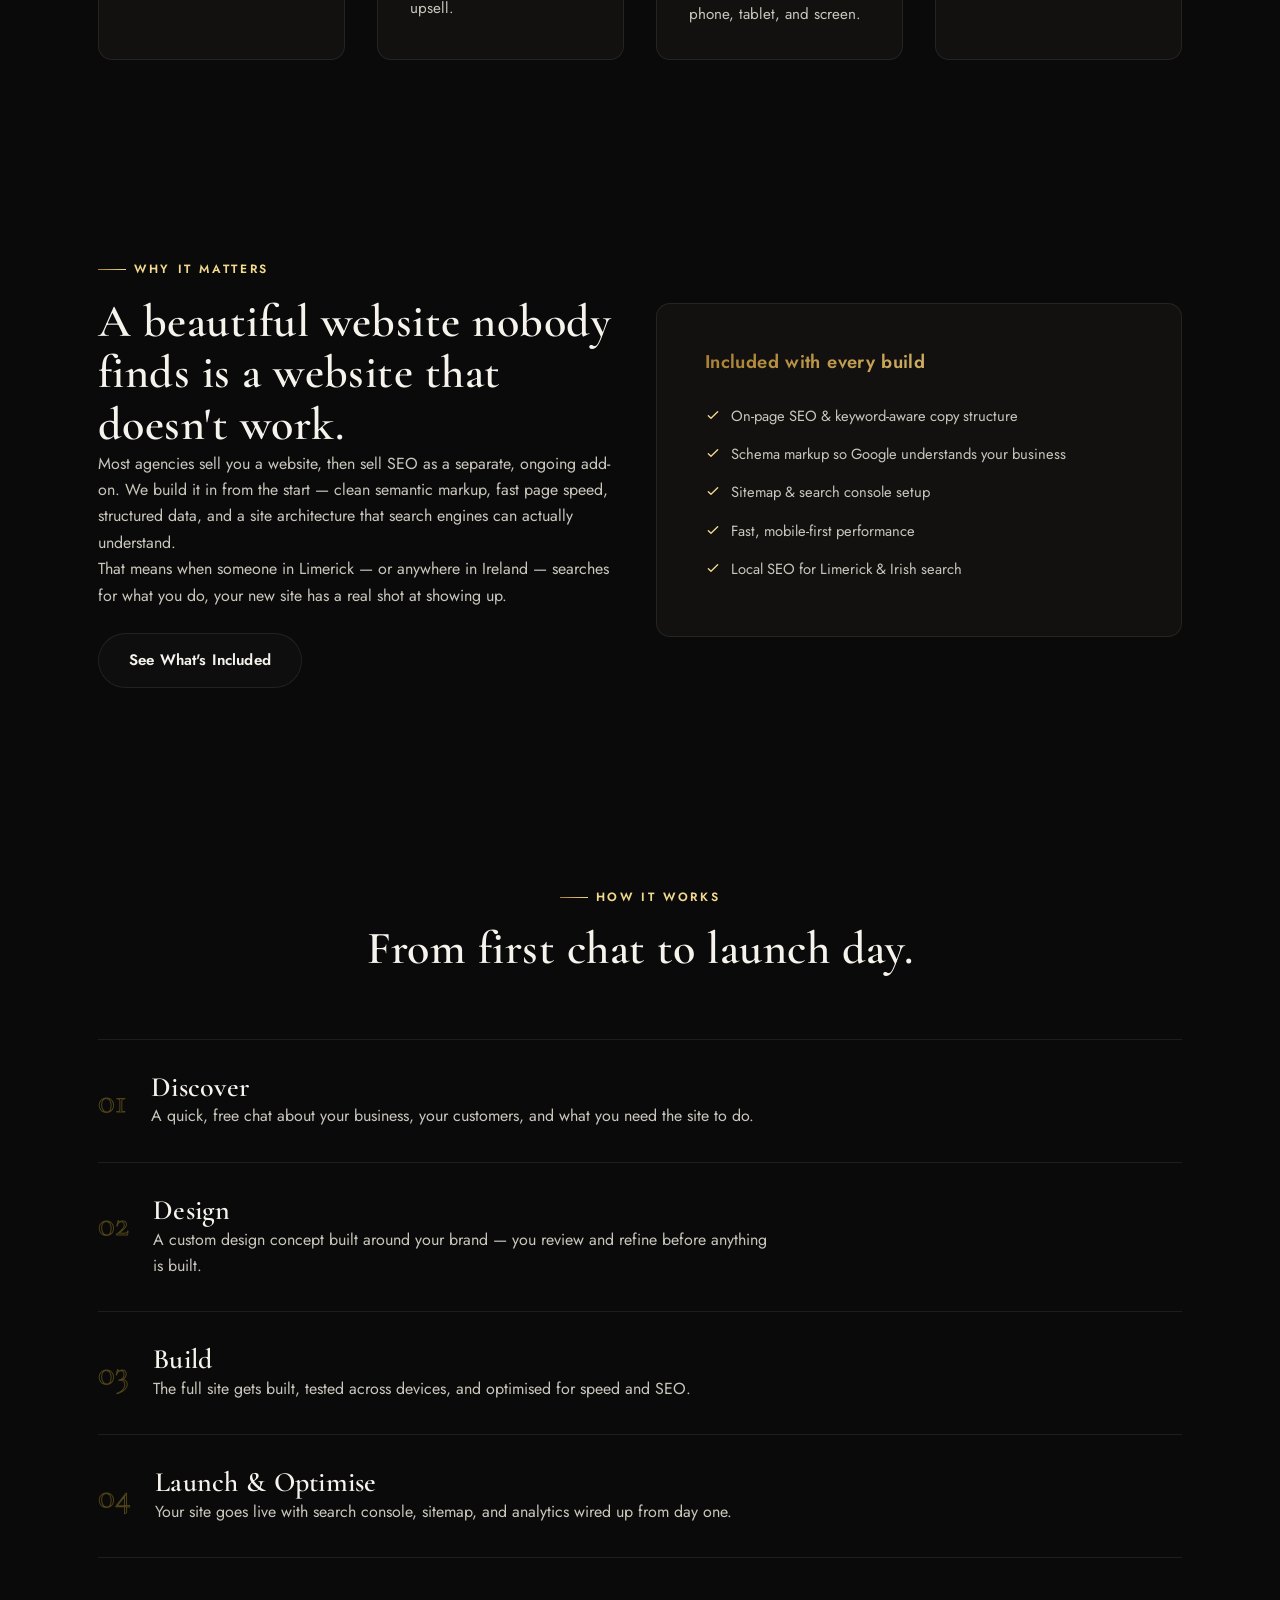
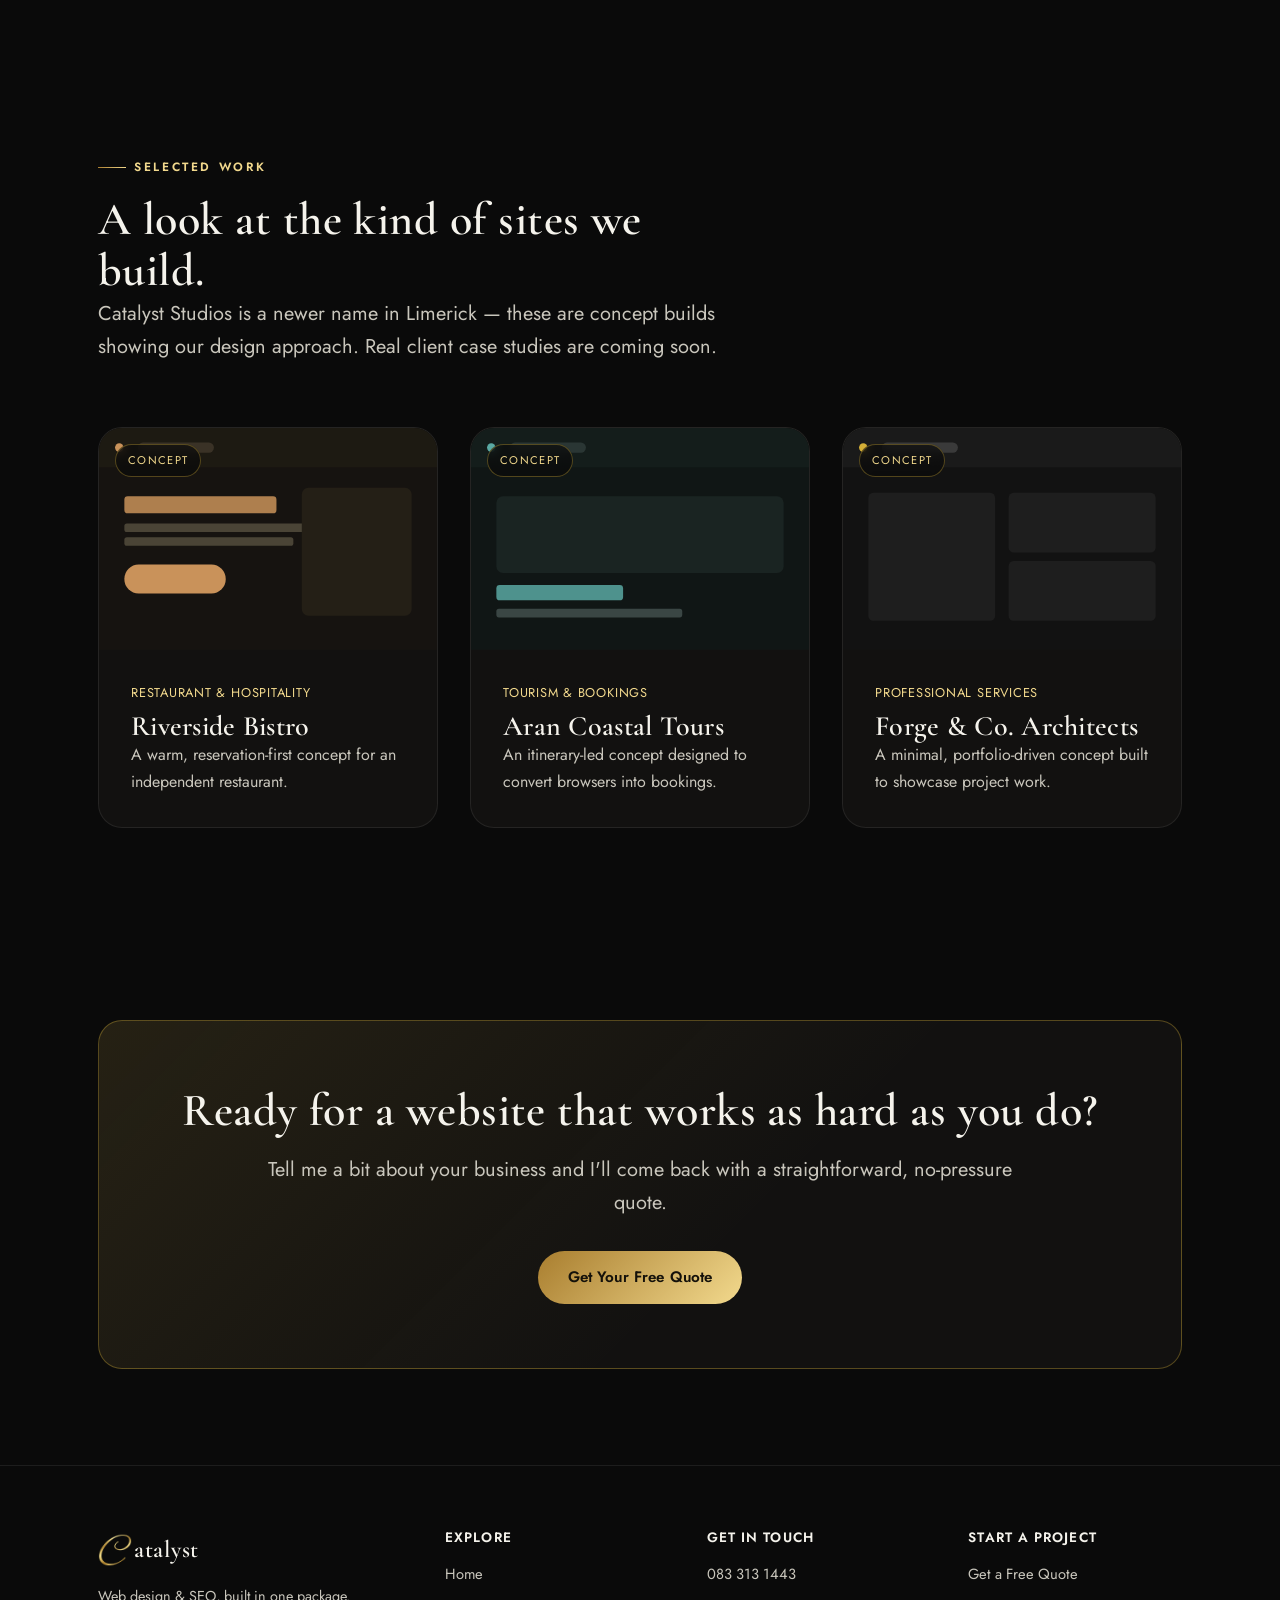
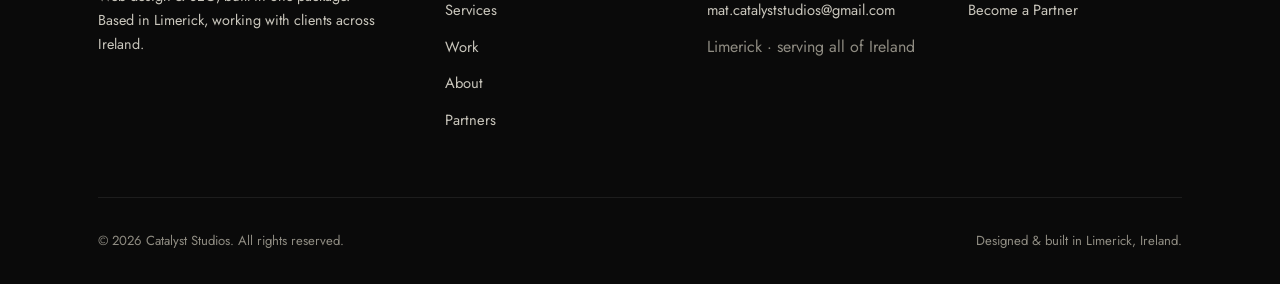
==== commit 32e8562e: "Add Partner Programme page with application form New partners.html with hero, 4-step process, who-th" ====
--- a/index.html
+++ b/index.html
@@ -67,6 +67,7 @@
         <li><a href="services.html" class="nav-link">Services</a></li>
         <li><a href="work.html" class="nav-link">Work</a></li>
         <li><a href="about.html" class="nav-link">About</a></li>
+        <li><a href="partners.html" class="nav-link">Partners</a></li>
         <li><a href="contact.html" class="nav-link">Contact</a></li>
       </ul>
       <div class="header-cta">
@@ -311,6 +312,7 @@
           <li><a href="services.html">Services</a></li>
           <li><a href="work.html">Work</a></li>
           <li><a href="about.html">About</a></li>
+          <li><a href="partners.html">Partners</a></li>
         </ul>
       </div>
       <div class="footer-col">
@@ -325,6 +327,7 @@
         <h4>Start a Project</h4>
         <ul>
           <li><a href="contact.html">Get a Free Quote</a></li>
+          <li><a href="partners.html">Become a Partner</a></li>
         </ul>
       </div>
     </div>
--- a/assets/css/styles.css
+++ b/assets/css/styles.css
@@ -192,6 +192,11 @@
   min-height: 48px;
 }
 .btn:active{ transform: scale(0.97); }
+.btn:disabled{
+  opacity: 0.6;
+  cursor: default;
+  pointer-events: none;
+}
 .btn-primary{
   background: var(--gradient-gold-static);
   color: #14110a;
